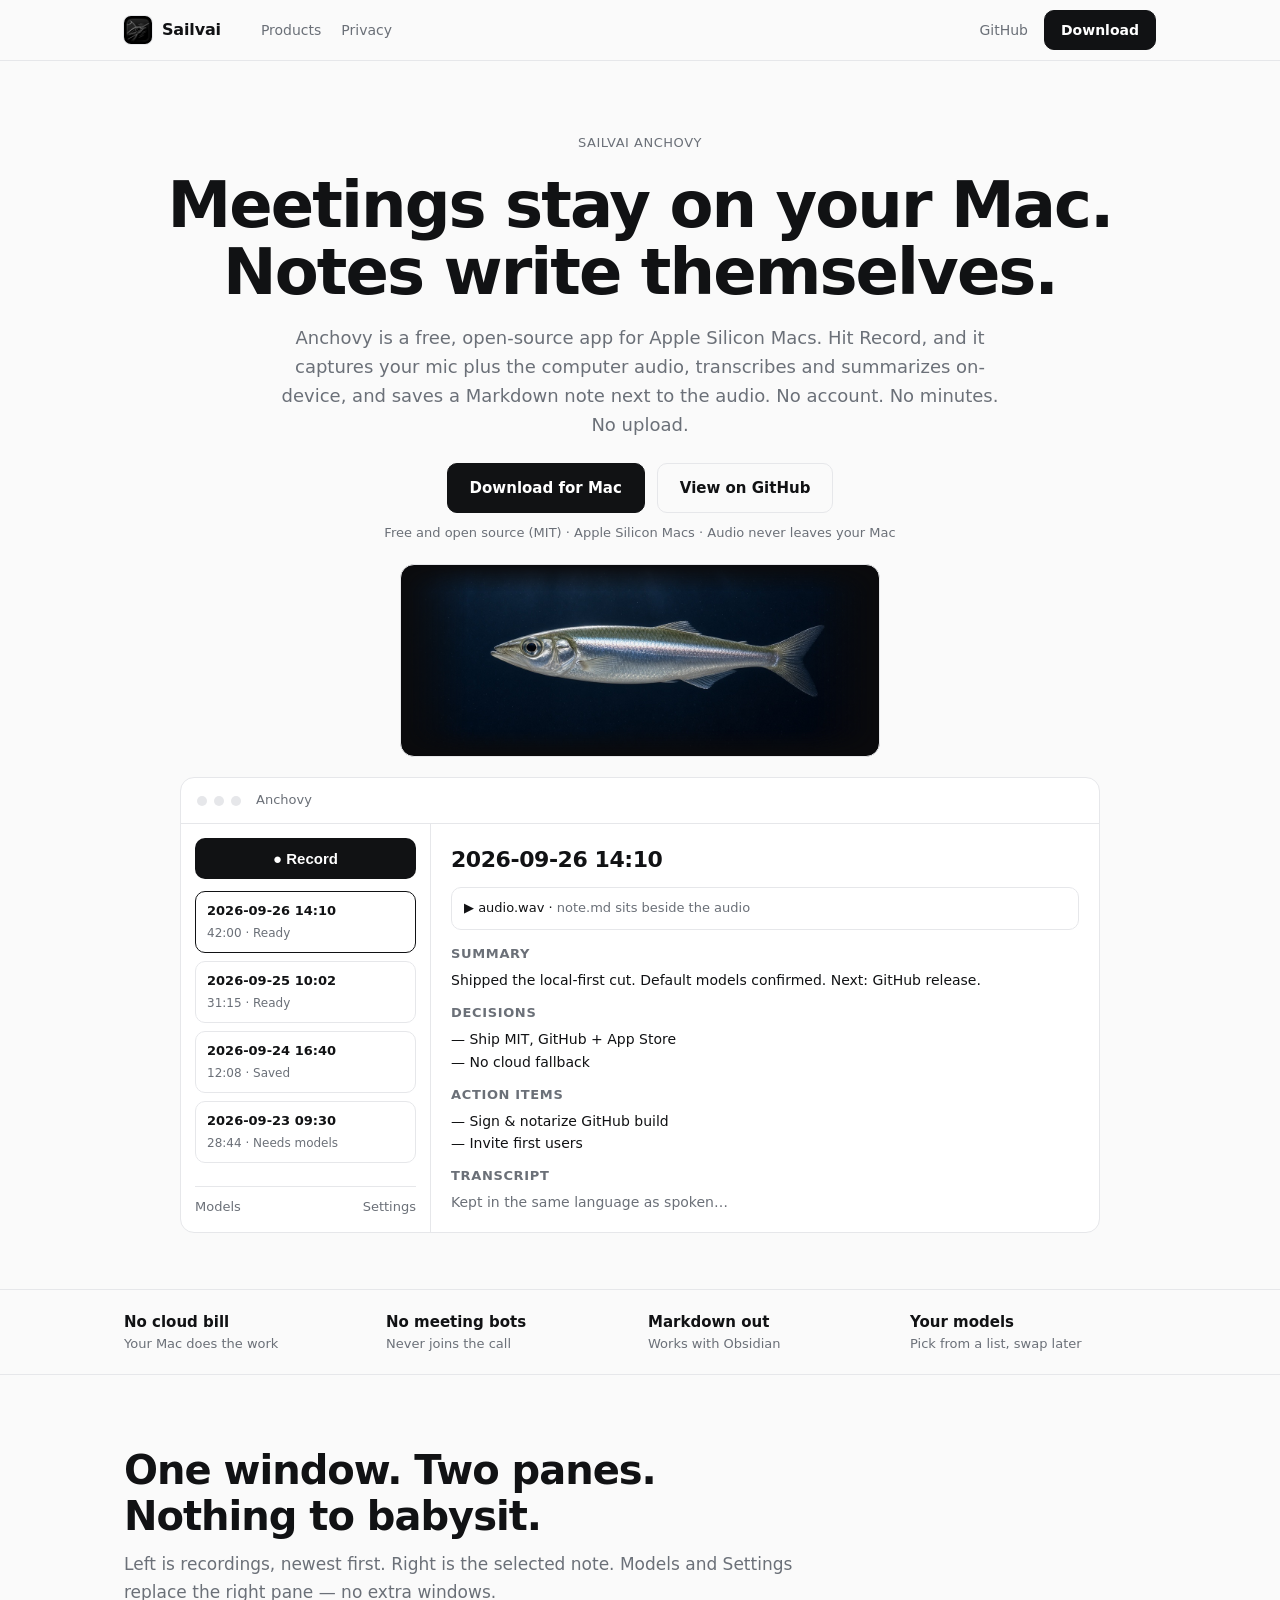
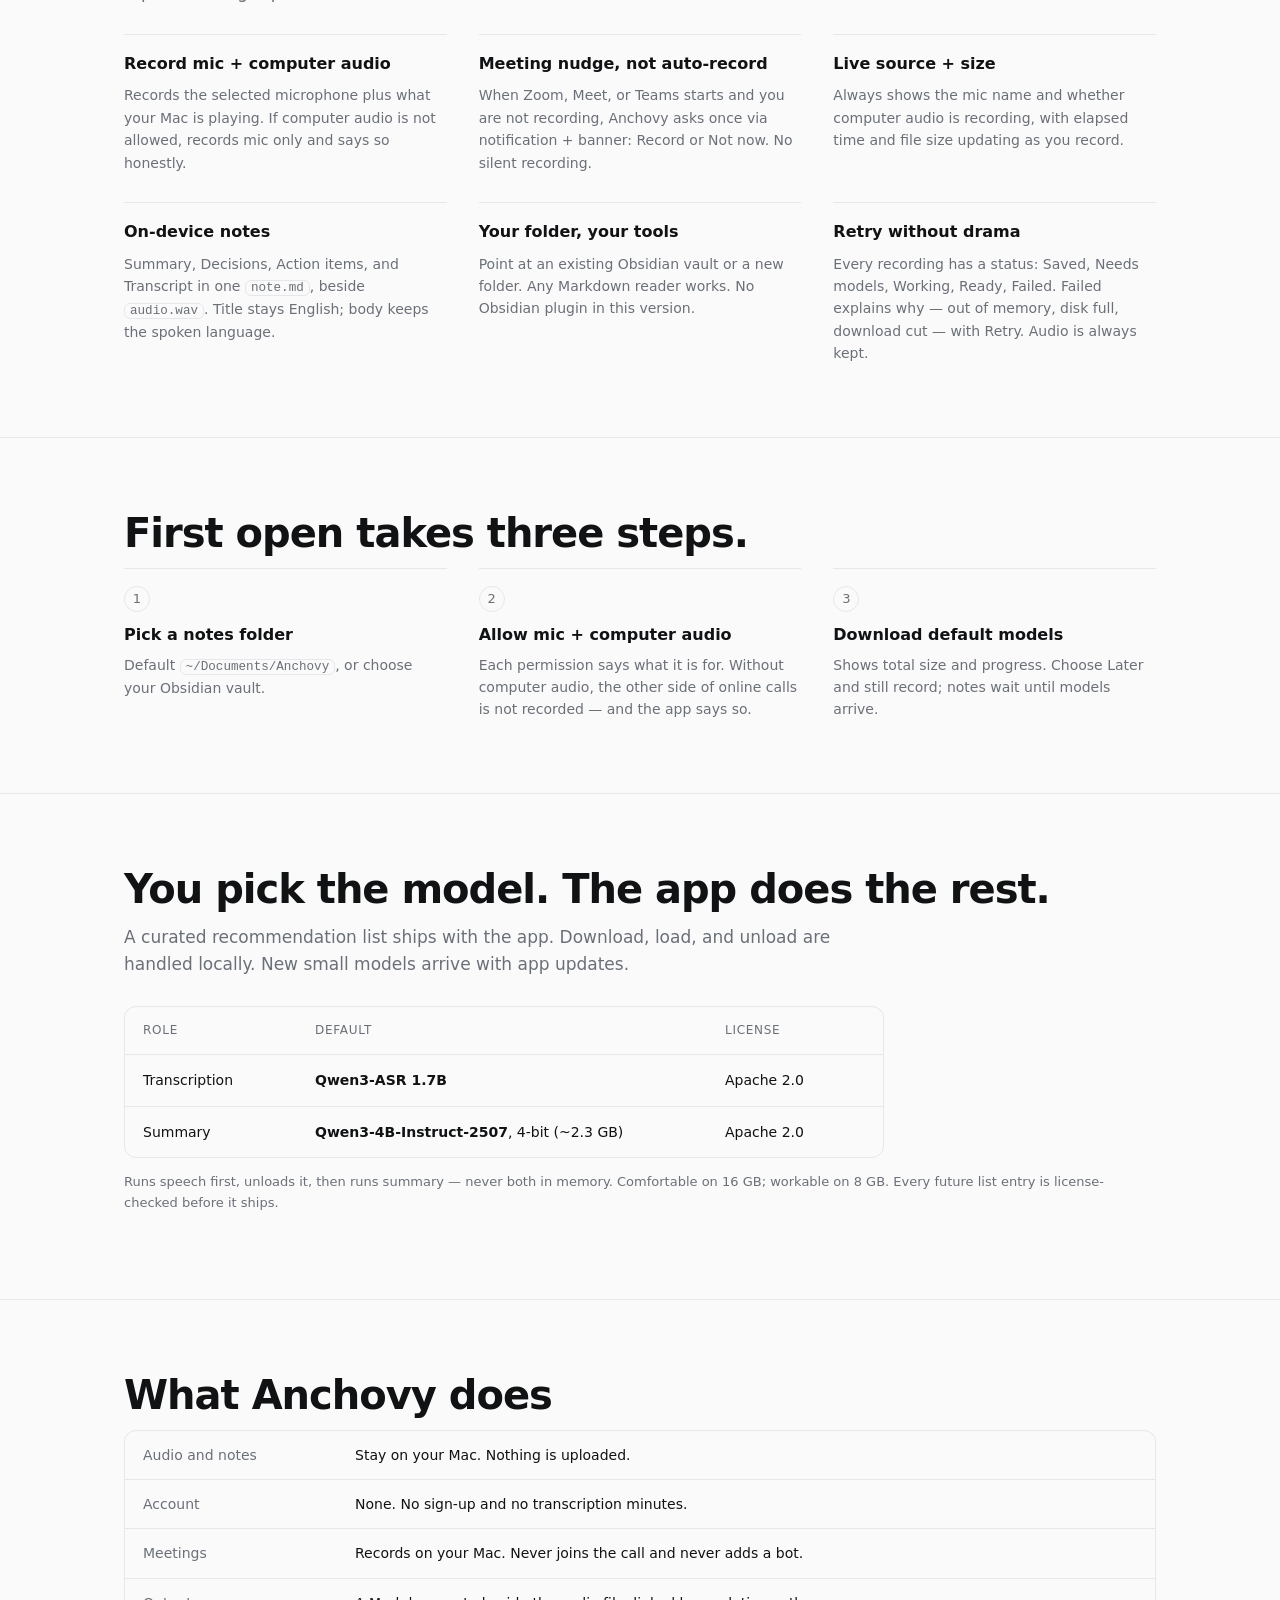
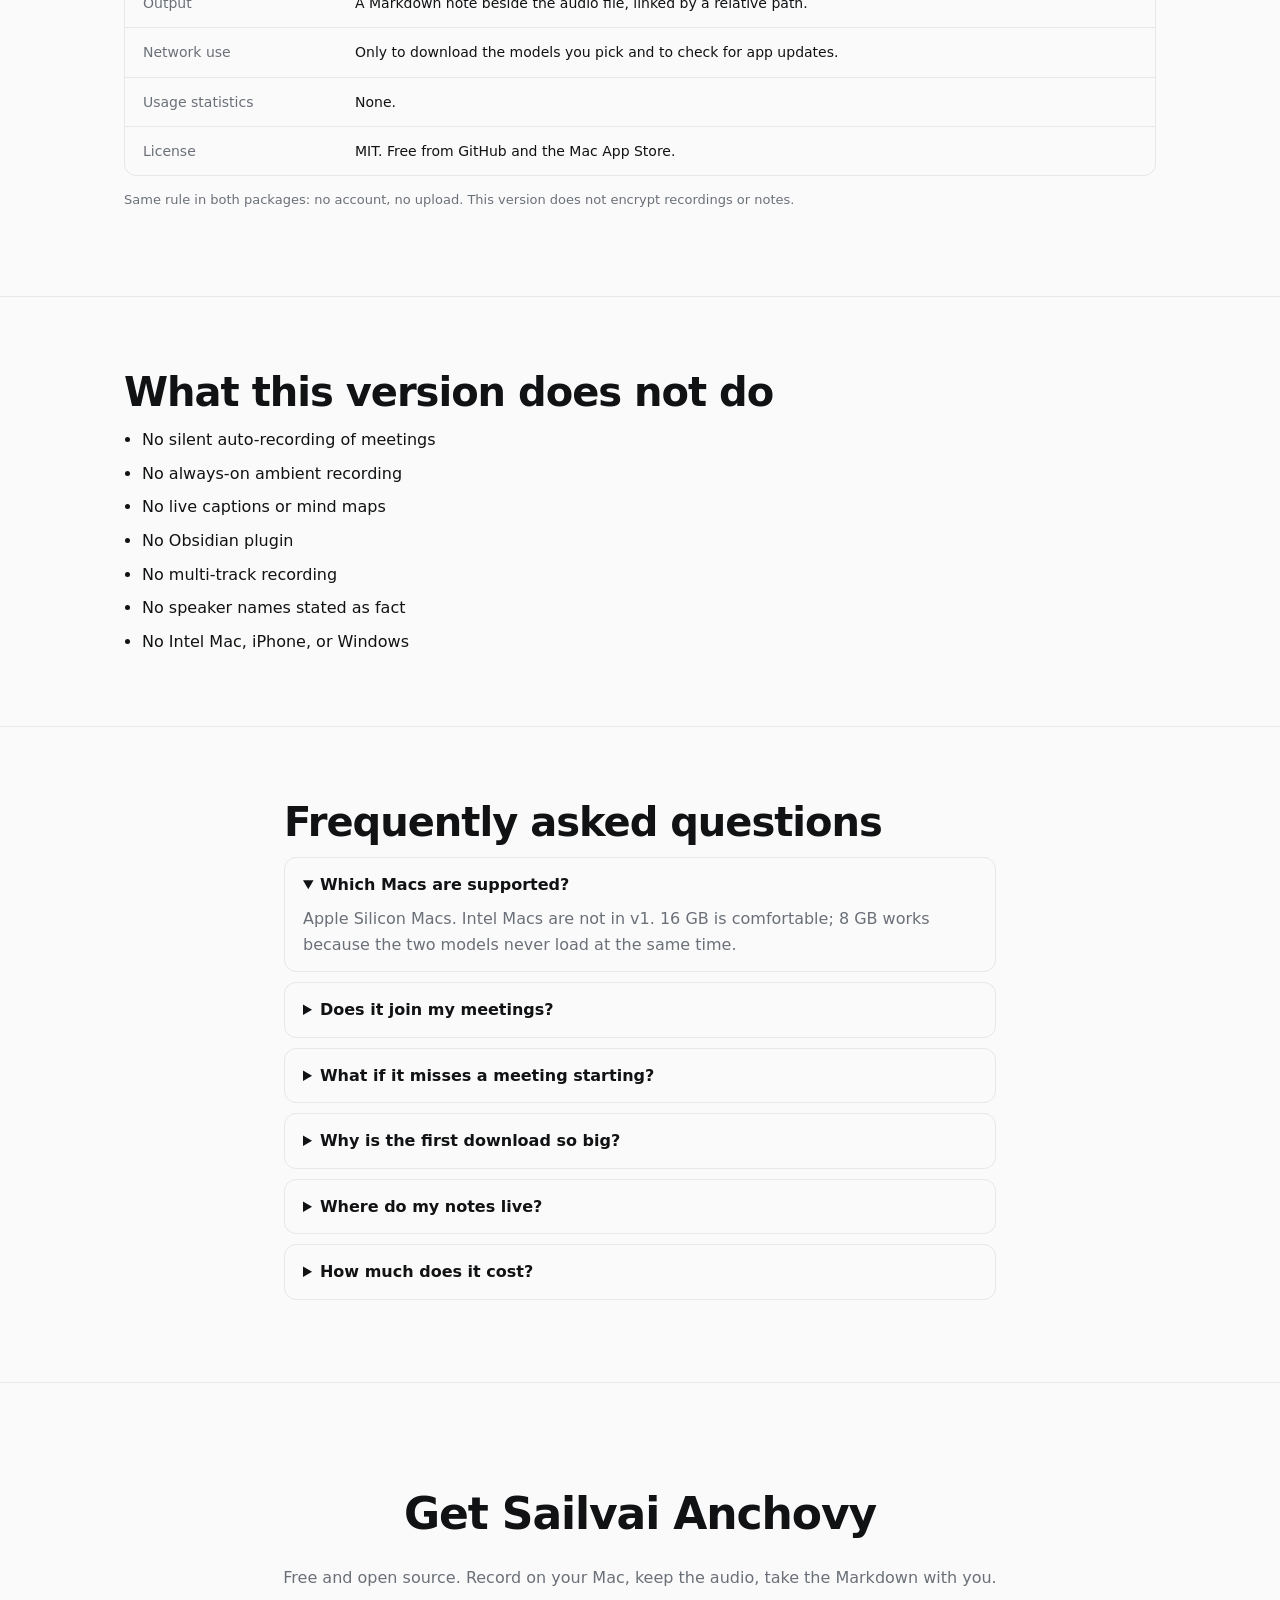
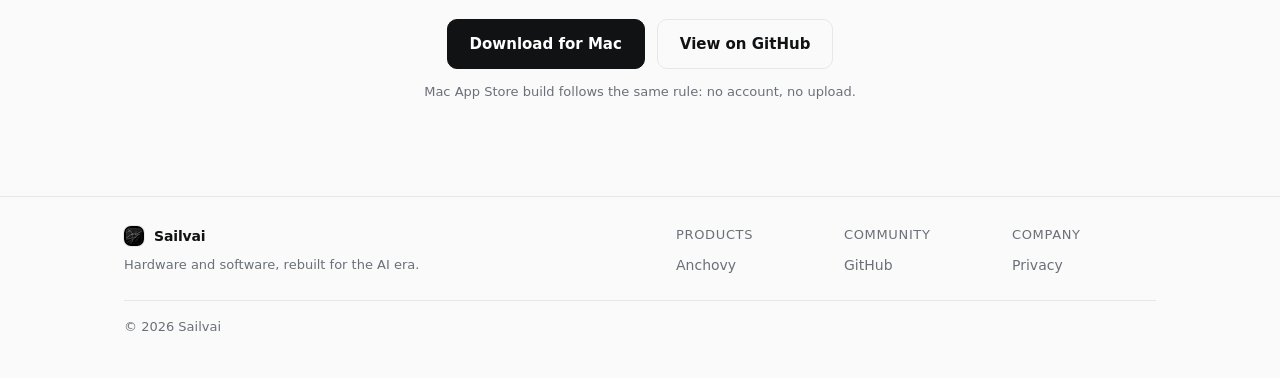
==== anchovy/index.html @ b54986c0 "Launch the home, Anchovy, and privacy pages Rewrite index.html as the company home page, move the fi" ====
<!DOCTYPE html>
<html lang="en">
<head>
  <meta charset="UTF-8" />
  <meta name="viewport" content="width=device-width, initial-scale=1.0" />
  <title>Sailvai Anchovy — Meetings stay on your Mac. Notes write themselves.</title>
  <meta name="description" content="Sailvai Anchovy is a free, open-source Mac app for Apple Silicon. Record mic + computer audio, transcribe and summarize on-device, save Markdown notes for Obsidian. No account. No upload." />
  <link rel="icon" type="image/png" href="/assets/favicon-64.png" />
  <link rel="apple-touch-icon" href="/assets/apple-touch-icon.png" />
  <link rel="stylesheet" href="/style.css" />
</head>
<body>
  <header class="nav">
    <div class="wrap nav-inner">
      <a class="brand" href="/" aria-label="Sailvai home">
        <img src="/assets/sailvai-mark-64.png" alt="" width="28" height="28" />
        <span>Sailvai</span>
      </a>
      <nav class="nav-links" aria-label="Primary">
        <a href="/#products">Products</a>
        <a href="/privacy/">Privacy</a>
      </nav>
      <div class="nav-cta">
        <a class="link-quiet" href="https://github.com/sailvai" target="_blank" rel="noopener">GitHub</a>
        <a class="btn btn-primary btn-sm" href="/anchovy/#download">Download</a>
      </div>
    </div>
  </header>

  <main>
    <!-- Hero -->
    <section class="hero hero-product">
      <div class="wrap hero-inner">
        <p class="eyebrow">Sailvai Anchovy</p>
        <h1>Meetings stay on your Mac.<br />Notes write themselves.</h1>
        <p class="lede">
          Anchovy is a free, open-source app for Apple Silicon Macs.
          Hit Record, and it captures your mic plus the computer audio,
          transcribes and summarizes on-device, and saves a Markdown note
          next to the audio. No account. No minutes. No upload.
        </p>
        <div class="hero-cta">
          <a class="btn btn-primary" href="https://github.com/sailvai" target="_blank" rel="noopener">Download for Mac</a>
          <a class="btn btn-secondary" href="https://github.com/sailvai" target="_blank" rel="noopener">View on GitHub</a>
        </div>
        <p class="micro">Free and open source (MIT) · Apple Silicon Macs · Audio never leaves your Mac</p>

        <div class="art-frame">
          <img src="/assets/anchovy.jpg" alt="An anchovy swimming through dark water" width="1280" height="720" />
        </div>

        <!-- Product visual: one recording with a finished note selected, per spec window design -->
        <div class="app-mock" role="img" aria-label="Anchovy app preview: recording list on the left, the selected recording's note on the right">
          <div class="app-bar">
            <span class="dot"></span><span class="dot"></span><span class="dot"></span>
            <span class="app-title">Anchovy</span>
          </div>
          <div class="app-body">
            <div class="app-side">
              <button class="btn btn-primary btn-block" type="button">● Record</button>
              <ul class="rec-list">
                <li class="rec active"><strong>2026-09-26 14:10</strong><span>42:00 · Ready</span></li>
                <li class="rec"><strong>2026-09-25 10:02</strong><span>31:15 · Ready</span></li>
                <li class="rec"><strong>2026-09-24 16:40</strong><span>12:08 · Saved</span></li>
                <li class="rec"><strong>2026-09-23 09:30</strong><span>28:44 · Needs models</span></li>
              </ul>
              <div class="side-foot"><span>Models</span><span>Settings</span></div>
            </div>
            <div class="app-main">
              <h2>2026-09-26 14:10</h2>
              <p class="play-line">▶ audio.wav · <span class="muted">note.md sits beside the audio</span></p>
              <div class="note-grid">
                <div><h3>Summary</h3><p>Shipped the local-first cut. Default models confirmed. Next: GitHub release.</p></div>
                <div><h3>Decisions</h3><p>— Ship MIT, GitHub + App Store<br />— No cloud fallback</p></div>
                <div><h3>Action items</h3><p>— Sign &amp; notarize GitHub build<br />— Invite first users</p></div>
                <div><h3>Transcript</h3><p class="muted">Kept in the same language as spoken…</p></div>
              </div>
            </div>
          </div>
        </div>
      </div>
    </section>

    <!-- Principles strip -->
    <section class="strip">
      <div class="wrap strip-inner">
        <div><strong>No cloud bill</strong><span>Your Mac does the work</span></div>
        <div><strong>No meeting bots</strong><span>Never joins the call</span></div>
        <div><strong>Markdown out</strong><span>Works with Obsidian</span></div>
        <div><strong>Your models</strong><span>Pick from a list, swap later</span></div>
      </div>
    </section>

    <!-- Features -->
    <section class="section" id="how">
      <div class="wrap">
        <h2>One window. Two panes.<br />Nothing to babysit.</h2>
        <p class="section-lede">Left is recordings, newest first. Right is the selected note. Models and Settings replace the right pane — no extra windows.</p>
        <div class="grid">
          <div class="card"><h3>Record mic + computer audio</h3><p>Records the selected microphone plus what your Mac is playing. If computer audio is not allowed, records mic only and says so honestly.</p></div>
          <div class="card"><h3>Meeting nudge, not auto-record</h3><p>When Zoom, Meet, or Teams starts and you are not recording, Anchovy asks once via notification + banner: Record or Not now. No silent recording.</p></div>
          <div class="card"><h3>Live source + size</h3><p>Always shows the mic name and whether computer audio is recording, with elapsed time and file size updating as you record.</p></div>
          <div class="card"><h3>On-device notes</h3><p>Summary, Decisions, Action items, and Transcript in one <code>note.md</code>, beside <code>audio.wav</code>. Title stays English; body keeps the spoken language.</p></div>
          <div class="card"><h3>Your folder, your tools</h3><p>Point at an existing Obsidian vault or a new folder. Any Markdown reader works. No Obsidian plugin in this version.</p></div>
          <div class="card"><h3>Retry without drama</h3><p>Every recording has a status: Saved, Needs models, Working, Ready, Failed. Failed explains why — out of memory, disk full, download cut — with Retry. Audio is always kept.</p></div>
        </div>
      </div>
    </section>

    <!-- First run -->
    <section class="section">
      <div class="wrap">
        <h2>First open takes three steps.</h2>
        <div class="steps">
          <div class="step"><span class="n">1</span><h3>Pick a notes folder</h3><p>Default <code>~/Documents/Anchovy</code>, or choose your Obsidian vault.</p></div>
          <div class="step"><span class="n">2</span><h3>Allow mic + computer audio</h3><p>Each permission says what it is for. Without computer audio, the other side of online calls is not recorded — and the app says so.</p></div>
          <div class="step"><span class="n">3</span><h3>Download default models</h3><p>Shows total size and progress. Choose Later and still record; notes wait until models arrive.</p></div>
        </div>
      </div>
    </section>

    <!-- Models -->
    <section class="section" id="models">
      <div class="wrap">
        <h2>You pick the model. The app does the rest.</h2>
        <p class="section-lede">A curated recommendation list ships with the app. Download, load, and unload are handled locally. New small models arrive with app updates.</p>
        <div class="model-table">
          <div class="model-row model-head"><span>Role</span><span>Default</span><span>License</span></div>
          <div class="model-row"><span>Transcription</span><span><strong>Qwen3-ASR 1.7B</strong></span><span>Apache 2.0</span></div>
          <div class="model-row"><span>Summary</span><span><strong>Qwen3-4B-Instruct-2507</strong>, 4-bit (~2.3 GB)</span><span>Apache 2.0</span></div>
        </div>
        <p class="fine">Runs speech first, unloads it, then runs summary — never both in memory. Comfortable on 16 GB; workable on 8 GB. Every future list entry is license-checked before it ships.</p>
      </div>
    </section>

    <!-- Privacy: what Anchovy does -->
    <section class="section" id="privacy">
      <div class="wrap">
        <h2>What Anchovy does</h2>
        <div class="fact-table">
          <div class="fact-row"><span>Audio and notes</span><span>Stay on your Mac. Nothing is uploaded.</span></div>
          <div class="fact-row"><span>Account</span><span>None. No sign-up and no transcription minutes.</span></div>
          <div class="fact-row"><span>Meetings</span><span>Records on your Mac. Never joins the call and never adds a bot.</span></div>
          <div class="fact-row"><span>Output</span><span>A Markdown note beside the audio file, linked by a relative path.</span></div>
          <div class="fact-row"><span>Network use</span><span>Only to download the models you pick and to check for app updates.</span></div>
          <div class="fact-row"><span>Usage statistics</span><span>None.</span></div>
          <div class="fact-row"><span>License</span><span>MIT. Free from GitHub and the Mac App Store.</span></div>
        </div>
        <p class="fine">Same rule in both packages: no account, no upload. This version does not encrypt recordings or notes.</p>
      </div>
    </section>

    <!-- Not doing -->
    <section class="section">
      <div class="wrap">
        <h2>What this version does not do</h2>
        <ul class="notlist">
          <li>No silent auto-recording of meetings</li>
          <li>No always-on ambient recording</li>
          <li>No live captions or mind maps</li>
          <li>No Obsidian plugin</li>
          <li>No multi-track recording</li>
          <li>No speaker names stated as fact</li>
          <li>No Intel Mac, iPhone, or Windows</li>
        </ul>
      </div>
    </section>

    <!-- FAQ -->
    <section class="section" id="faq">
      <div class="wrap narrow">
        <h2>Frequently asked questions</h2>
        <details open><summary>Which Macs are supported?</summary><p>Apple Silicon Macs. Intel Macs are not in v1. 16 GB is comfortable; 8 GB works because the two models never load at the same time.</p></details>
        <details><summary>Does it join my meetings?</summary><p>No. It records the mic and computer audio on your Mac. It never joins Zoom, Meet, or Teams and never adds a bot.</p></details>
        <details><summary>What if it misses a meeting starting?</summary><p>Browser tabs or renamed windows can fool meeting detection. Manual Record always works and records the same way.</p></details>
        <details><summary>Why is the first download so big?</summary><p>Local models are gigabytes. The app shows total size and progress, verifies files, and lets you defer the download — recording still saves audio.</p></details>
        <details><summary>Where do my notes live?</summary><p>In the folder you choose, one subfolder per recording: <code>note.md</code> + <code>audio.wav</code> (or <code>audio.m4a</code> on Small quality). Regenerate asks before overwriting edits you made in Obsidian.</p></details>
        <details><summary>How much does it cost?</summary><p>Free. MIT licensed. No transcription fees and no subscription for this app.</p></details>
      </div>
    </section>

    <!-- Final CTA -->
    <section class="cta" id="download">
      <div class="wrap cta-inner">
        <h2>Get Sailvai Anchovy</h2>
        <p>Free and open source. Record on your Mac, keep the audio, take the Markdown with you.</p>
        <div class="hero-cta">
          <a class="btn btn-primary" href="https://github.com/sailvai" target="_blank" rel="noopener">Download for Mac</a>
          <a class="btn btn-secondary" href="https://github.com/sailvai" target="_blank" rel="noopener">View on GitHub</a>
        </div>
        <p class="micro">Mac App Store build follows the same rule: no account, no upload.</p>
      </div>
    </section>
  </main>

  <footer class="footer">
    <div class="wrap footer-inner">
      <div class="footer-top">
        <div class="footer-brand">
          <a class="brand" href="/" aria-label="Sailvai home">
            <img src="/assets/sailvai-mark-64.png" alt="" width="20" height="20" />
            <span>Sailvai</span>
          </a>
          <p class="micro">Hardware and software, rebuilt for the AI era.</p>
        </div>
        <div class="footer-cols">
          <div><h3>Products</h3><a href="/anchovy/">Anchovy</a></div>
          <div><h3>Community</h3><a href="https://github.com/sailvai" target="_blank" rel="noopener">GitHub</a></div>
          <div><h3>Company</h3><a href="/privacy/">Privacy</a></div>
        </div>
      </div>
      <p class="micro footer-bottom">© 2026 Sailvai</p>
    </div>
  </footer>
</body>
</html>
---- style.css ----
/* Sailvai static site — quiet / gray, Orca STYLEGUIDE-inspired. No heavy shadows, thin lines, one primary action per flow. */
:root {
  --bg: #fafafa;
  --panel: #ffffff;
  --ink: #111214;
  --muted: #6b7078;
  --line: #e6e7ea;
  --accent: #111214;
  --accent-ink: #ffffff;
  --status-green: #1a7f37;
  --radius: 14px;
  --wrap: 1080px;
  --font: -apple-system, BlinkMacSystemFont, "SF Pro Text", "Segoe UI", system-ui, sans-serif;
}
@media (prefers-color-scheme: dark) {
  :root {
    --bg: #0b0b0d;
    --panel: #141416;
    --ink: #f2f2f3;
    --muted: #a1a6ad;
    --line: #26262a;
    --accent: #f2f2f3;
    --accent-ink: #0b0b0d;
  }
}
* { box-sizing: border-box; }
html { scroll-behavior: smooth; }
body {
  margin: 0;
  font-family: var(--font);
  background: var(--bg);
  color: var(--ink);
  line-height: 1.6;
  -webkit-font-smoothing: antialiased;
  display: flex;
  flex-direction: column;
  min-height: 100vh;
}
main { flex: 1; }
.wrap { max-width: var(--wrap); margin: 0 auto; padding: 0 24px; }
.narrow { max-width: 760px; }
a { color: inherit; }
code { font-family: ui-monospace, SFMono-Regular, Menlo, monospace; font-size: 0.9em; background: transparent; border: 1px solid var(--line); border-radius: 6px; padding: 0 5px; }

/* Nav */
.nav { position: sticky; top: 0; z-index: 10; background: color-mix(in srgb, var(--bg) 88%, transparent); backdrop-filter: blur(10px); border-bottom: 1px solid var(--line); }
.nav-inner { display: flex; align-items: center; gap: 28px; height: 60px; }
.brand { display: flex; align-items: center; gap: 10px; font-weight: 650; letter-spacing: -0.01em; text-decoration: none; }
.brand img { border-radius: 7px; display: block; box-shadow: 0 0 0 1px var(--line); }
.nav-links { display: flex; gap: 20px; margin-left: 12px; }
.nav-links a { text-decoration: none; color: var(--muted); font-size: 14px; }
.nav-links a:hover { color: var(--ink); }
.nav-cta { margin-left: auto; display: flex; align-items: center; gap: 16px; }
.link-quiet { color: var(--muted); text-decoration: none; font-size: 14px; }
.link-quiet:hover { color: var(--ink); }

/* Buttons — one primary per flow */
.btn { display: inline-block; text-decoration: none; font-weight: 600; font-size: 15px; border-radius: 10px; padding: 12px 22px; border: 1px solid var(--line); }
.btn-primary { background: var(--accent); color: var(--accent-ink); border-color: var(--accent); }
.btn-secondary { background: transparent; color: var(--ink); }
.btn-sm { padding: 8px 16px; font-size: 14px; }
.btn-block { display: block; width: 100%; text-align: center; border: 0; cursor: pointer; }

/* Hero */
.hero { padding: 72px 0 8px; text-align: center; }
.eyebrow { color: var(--muted); font-size: 13px; letter-spacing: 0.04em; text-transform: uppercase; margin: 0 0 18px; }
.hero h1 { font-size: clamp(38px, 6vw, 64px); line-height: 1.05; letter-spacing: -0.03em; margin: 0 0 18px; }
.lede { max-width: 720px; margin: 0 auto; color: var(--muted); font-size: 18px; }
.hero-cta { display: flex; gap: 12px; justify-content: center; margin: 28px 0 12px; flex-wrap: wrap; }
.micro { color: var(--muted); font-size: 13px; }
/* Product page hero — smaller art and tighter gaps, so the app mock starts above the fold */
.hero-product .hero-cta { margin: 24px 0 10px; }
.hero-product .micro { margin: 0; }
.hero-product .art-frame { max-width: 480px; margin-top: 20px; }
.hero-product .art-frame img { aspect-ratio: 5 / 2; object-fit: cover; }
.hero-product .app-mock { margin-top: 20px; }

/* App mock */
.app-mock { margin: 44px auto 0; text-align: left; background: var(--panel); border: 1px solid var(--line); border-radius: var(--radius); overflow: hidden; max-width: 920px; }
.app-bar { display: flex; align-items: center; gap: 7px; padding: 12px 16px; border-bottom: 1px solid var(--line); }
.dot { width: 10px; height: 10px; border-radius: 50%; background: var(--line); display: inline-block; }
.app-title { margin-left: 8px; font-size: 13px; color: var(--muted); }
.pill { margin-left: auto; font-size: 12px; border: 1px solid var(--line); border-radius: 999px; padding: 3px 10px; color: var(--muted); }
.pill-live { color: var(--status-green); border-color: var(--line); }
.app-body { display: grid; grid-template-columns: 250px 1fr; min-height: 340px; }
.app-side { border-right: 1px solid var(--line); padding: 14px; display: flex; flex-direction: column; gap: 12px; }
.rec-list { list-style: none; margin: 0; padding: 0; display: flex; flex-direction: column; gap: 8px; }
.rec { border: 1px solid var(--line); border-radius: 10px; padding: 9px 11px; font-size: 13px; display: flex; flex-direction: column; gap: 2px; }
.rec span { color: var(--muted); font-size: 12px; }
.rec.active { border-color: var(--ink); }
.side-foot { margin-top: auto; display: flex; justify-content: space-between; color: var(--muted); font-size: 13px; border-top: 1px solid var(--line); padding-top: 10px; }
.app-main { padding: 18px 20px; }
.source-lines { display: flex; flex-direction: column; gap: 4px; font-size: 13px; border: 1px solid var(--line); border-radius: 10px; padding: 10px 12px; margin-bottom: 14px; }
.source-lines .label { display: inline-block; min-width: 130px; color: var(--muted); }
.app-main h2 { margin: 0 0 10px; font-size: 22px; letter-spacing: -0.02em; }
.note-grid { display: grid; grid-template-columns: 1fr; gap: 12px; }
.note-grid h3 { margin: 0 0 4px; font-size: 13px; text-transform: uppercase; letter-spacing: 0.05em; color: var(--muted); }
.note-grid p { margin: 0; font-size: 14px; }
.audio-line { margin-top: 14px; font-size: 13px; border-top: 1px solid var(--line); padding-top: 10px; }
.play-line { margin: 0 0 14px; font-size: 13px; border: 1px solid var(--line); border-radius: 10px; padding: 10px 12px; }
.muted { color: var(--muted); }

/* Art frame — dark in both modes, so the fish art never sits on a light page */
.art-frame { margin: 44px auto 0; background: #0b0b0d; border: 1px solid var(--line); border-radius: var(--radius); overflow: hidden; max-width: 640px; }
.art-frame img {
  display: block; width: 100%; height: auto;
  /* Fade the image's own background into the frame colour on all four sides */
  -webkit-mask-image: linear-gradient(to right, transparent, #000 14%, #000 86%, transparent), linear-gradient(to bottom, transparent, #000 14%, #000 86%, transparent);
  -webkit-mask-composite: source-in;
  mask-image: linear-gradient(to right, transparent, #000 14%, #000 86%, transparent), linear-gradient(to bottom, transparent, #000 14%, #000 86%, transparent);
  mask-composite: intersect;
}

/* Product card */
.product-card { display: flex; align-items: center; gap: 28px; margin-top: 24px; text-decoration: none; }
.product-card:hover .art-frame { border-color: var(--ink); }
.product-card:hover .more { text-decoration: underline; }
.product-card .art-frame { flex: 0 0 44%; margin: 0; }
.product-card h3 { margin: 0 0 8px; font-size: 22px; letter-spacing: -0.02em; }
.product-card p { margin: 0 0 12px; color: var(--muted); font-size: 15px; }
.product-card .more { font-size: 14px; font-weight: 600; }

/* Strip */
.strip { border-top: 1px solid var(--line); border-bottom: 1px solid var(--line); margin-top: 48px; }
.strip-inner { display: grid; grid-template-columns: repeat(4, 1fr); gap: 16px; padding: 20px 24px; }
.strip-inner div { display: flex; flex-direction: column; }
.strip-inner strong { font-size: 15px; }
.strip-inner span { color: var(--muted); font-size: 13px; }

/* Sections */
.section { padding: 72px 0; }
.section + .section, .section + .cta { border-top: 1px solid var(--line); }
.section h2 { font-size: clamp(28px, 4vw, 40px); letter-spacing: -0.025em; line-height: 1.15; margin: 0 0 12px; }
.section-lede { color: var(--muted); max-width: 720px; margin: 0 0 28px; font-size: 17px; }
.grid { display: grid; grid-template-columns: repeat(3, 1fr); gap: 28px 32px; }
.card { border-top: 1px solid var(--line); padding-top: 16px; }
.card h3 { margin: 0 0 8px; font-size: 16px; }
.card p { margin: 0; color: var(--muted); font-size: 14px; }

/* Steps */
.steps { display: grid; grid-template-columns: repeat(3, 1fr); gap: 28px 32px; }
.step { border-top: 1px solid var(--line); padding-top: 16px; }
.step .n { display: inline-flex; width: 26px; height: 26px; border-radius: 50%; border: 1px solid var(--line); align-items: center; justify-content: center; font-size: 13px; color: var(--muted); margin-bottom: 10px; }
.step h3 { margin: 0 0 6px; font-size: 16px; }
.step p { margin: 0; color: var(--muted); font-size: 14px; }

/* Models */
.model-table { border: 1px solid var(--line); border-radius: 12px; overflow: hidden; max-width: 760px; }
.model-row { display: grid; grid-template-columns: 160px 1fr 140px; gap: 12px; padding: 14px 18px; font-size: 14px; border-top: 1px solid var(--line); }
.model-row:first-child { border-top: 0; }
.model-head { color: var(--muted); font-size: 12px; text-transform: uppercase; letter-spacing: 0.06em; }
.fine { color: var(--muted); font-size: 13px; margin-top: 14px; }

/* Compare */
.compare { border: 1px solid var(--line); border-radius: 12px; overflow: hidden; }
.compare-col { display: none; }
.compare-row { display: grid; grid-template-columns: 1.4fr 1fr 1fr; gap: 12px; padding: 13px 18px; font-size: 14px; border-top: 1px solid var(--line); }
.compare-row:first-of-type { border-top: 0; }
.yes { color: var(--status-green); font-weight: 600; }
.no { color: var(--muted); }

/* Facts — label and value rows */
.fact-table { border: 1px solid var(--line); border-radius: 12px; overflow: hidden; }
.fact-row { display: grid; grid-template-columns: 200px 1fr; gap: 12px; padding: 13px 18px; font-size: 14px; border-top: 1px solid var(--line); }
.fact-row:first-child { border-top: 0; }
.fact-row span:first-child { color: var(--muted); }

/* Not list */
.notlist { display: grid; grid-template-columns: 1fr; gap: 8px; color: var(--ink); margin: 0; padding-left: 18px; }

/* FAQ */
details { border: 1px solid var(--line); border-radius: 12px; padding: 14px 18px; margin-bottom: 10px; background: var(--bg); }
summary { cursor: pointer; font-weight: 600; }
details p { color: var(--muted); margin: 8px 0 0; }
details a { color: inherit; }

/* CTA + footer */
.cta { padding: 80px 0; text-align: center; }
.cta-inner img { border-radius: 16px; }
.cta h2 { font-size: clamp(30px, 4vw, 44px); letter-spacing: -0.025em; margin: 16px 0 8px; }
.cta p { color: var(--muted); }
.footer { border-top: 1px solid var(--line); padding: 28px 0 40px; }
.footer-inner { display: flex; flex-direction: column; gap: 12px; }
.footer .brand { font-size: 14px; }
.footer-links { display: flex; gap: 18px; flex-wrap: wrap; }
.footer-links a { color: var(--muted); text-decoration: none; font-size: 14px; }
.footer-links a:hover { color: var(--ink); }
.footer-top { display: flex; justify-content: space-between; gap: 32px; }
.footer-brand p { margin: 8px 0 0; }
.footer-bottom { margin: 12px 0 0; padding-top: 16px; border-top: 1px solid var(--line); }
.footer-cols { display: grid; grid-template-columns: repeat(3, 1fr); gap: 24px; flex: 0 1 480px; }
.footer-cols > div { display: flex; flex-direction: column; gap: 8px; }
.footer-cols h3 { margin: 0; font-size: 13px; font-weight: 400; text-transform: uppercase; letter-spacing: 0.05em; color: var(--muted); }
.footer-cols a { color: var(--muted); text-decoration: none; font-size: 14px; }
.footer-cols a:hover { color: var(--ink); }

/* Prose — privacy page body, used with .narrow */
.prose { padding: 72px 24px; }
.prose h1 { font-size: clamp(38px, 6vw, 64px); line-height: 1.05; letter-spacing: -0.03em; margin: 0 0 18px; }
.prose h2 { font-size: 22px; letter-spacing: -0.02em; margin: 36px 0 8px; }
.prose p { color: var(--muted); font-size: 17px; margin: 0 0 14px; }
.prose .micro { font-size: 13px; margin-top: 28px; }

@media (max-width: 800px) {
  .product-card { flex-direction: column; align-items: stretch; }
  .product-card .art-frame { flex: none; }
  .footer-top { flex-direction: column; }
  .footer-cols { grid-template-columns: 1fr; flex: none; }
  .nav-links { display: none; }
  .app-body { grid-template-columns: 1fr; }
  .app-side { border-right: 0; border-bottom: 1px solid var(--line); }
  .grid, .steps, .strip-inner { grid-template-columns: 1fr; }
  .model-row, .compare-row, .fact-row { grid-template-columns: 1fr; gap: 4px; }
}
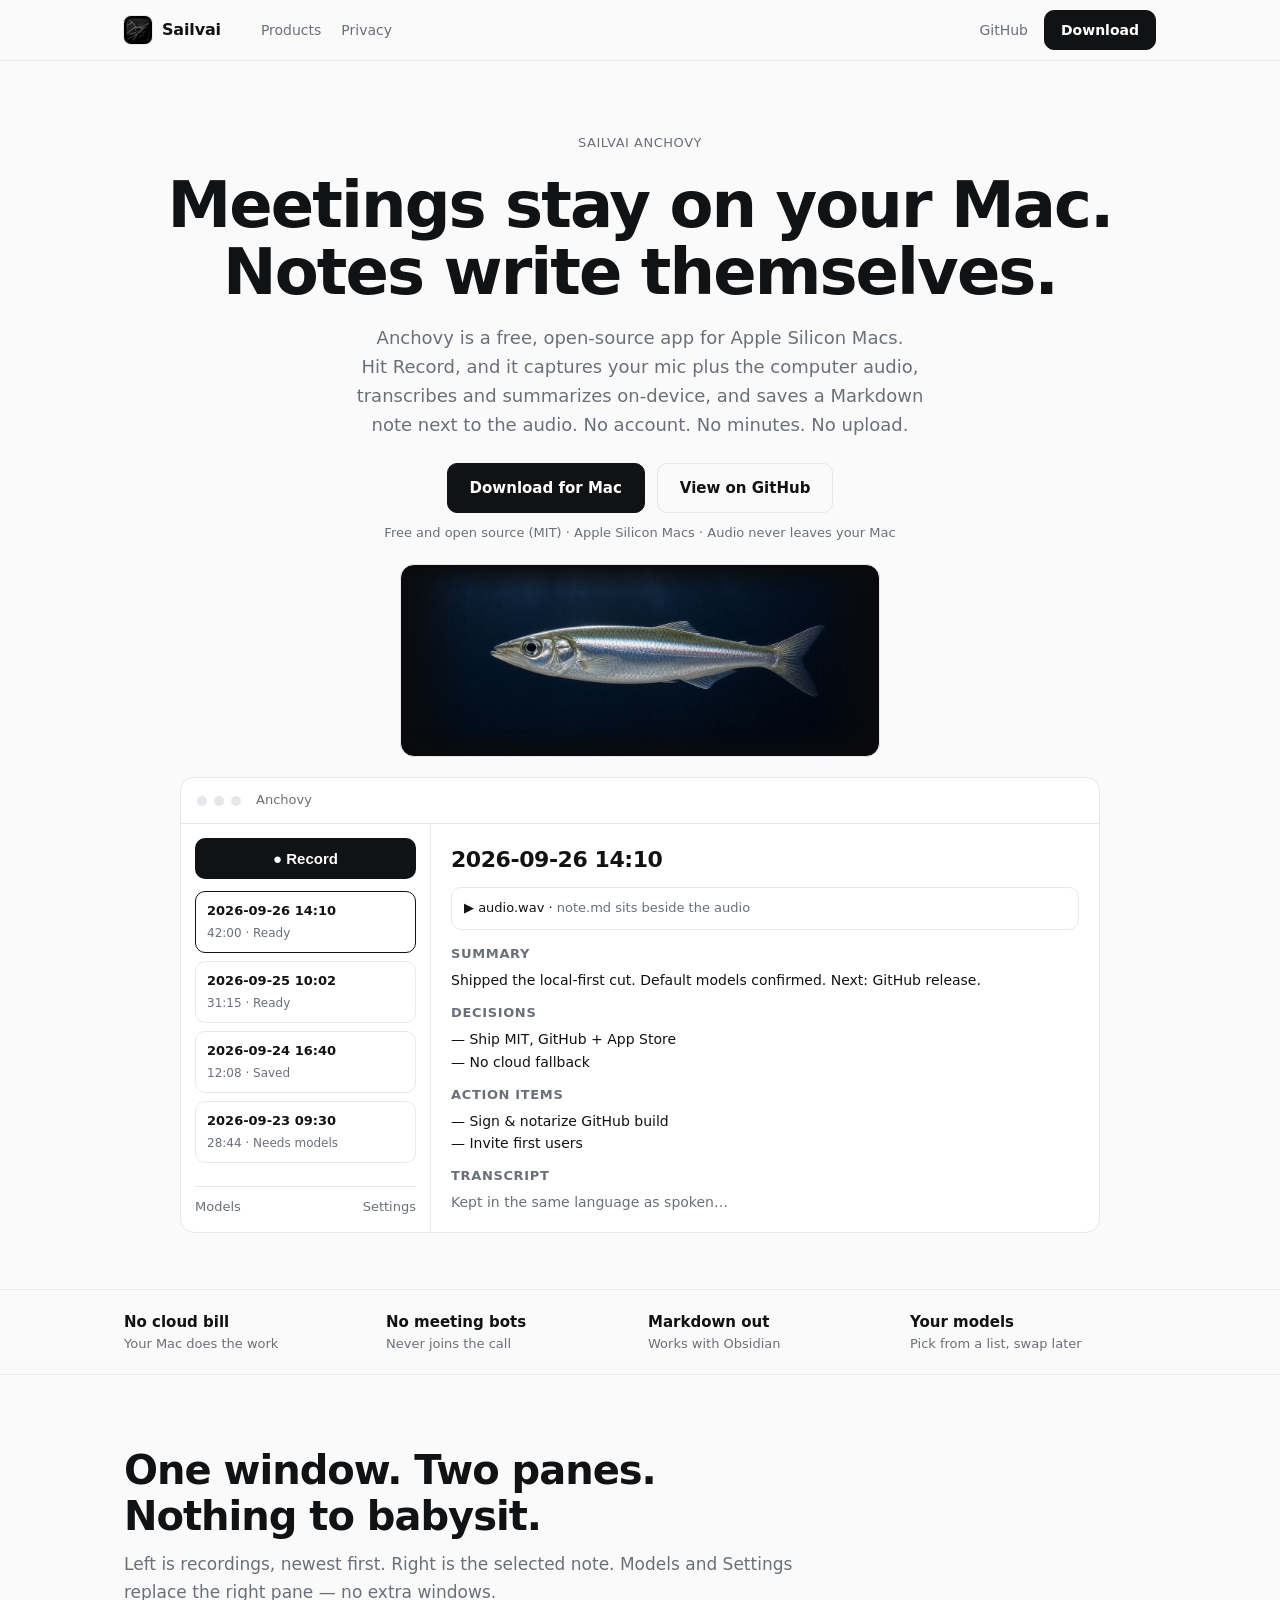
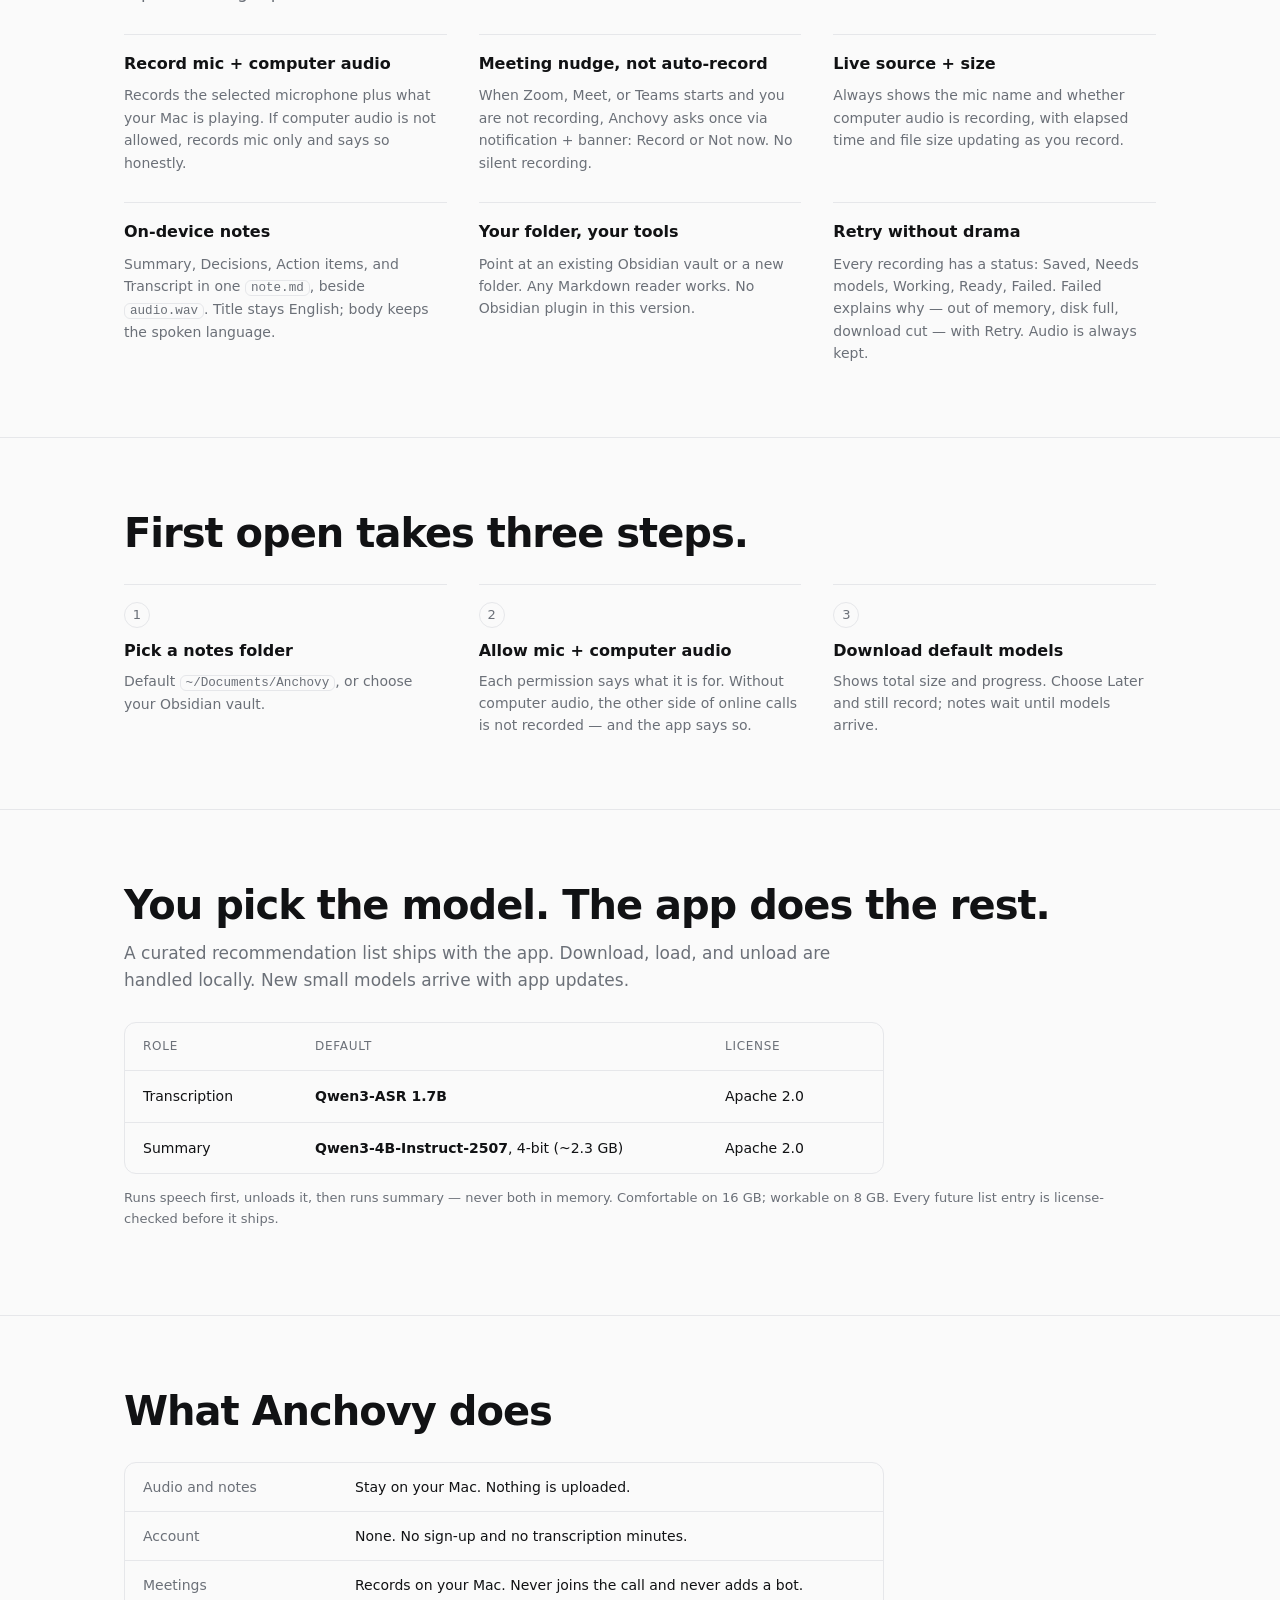
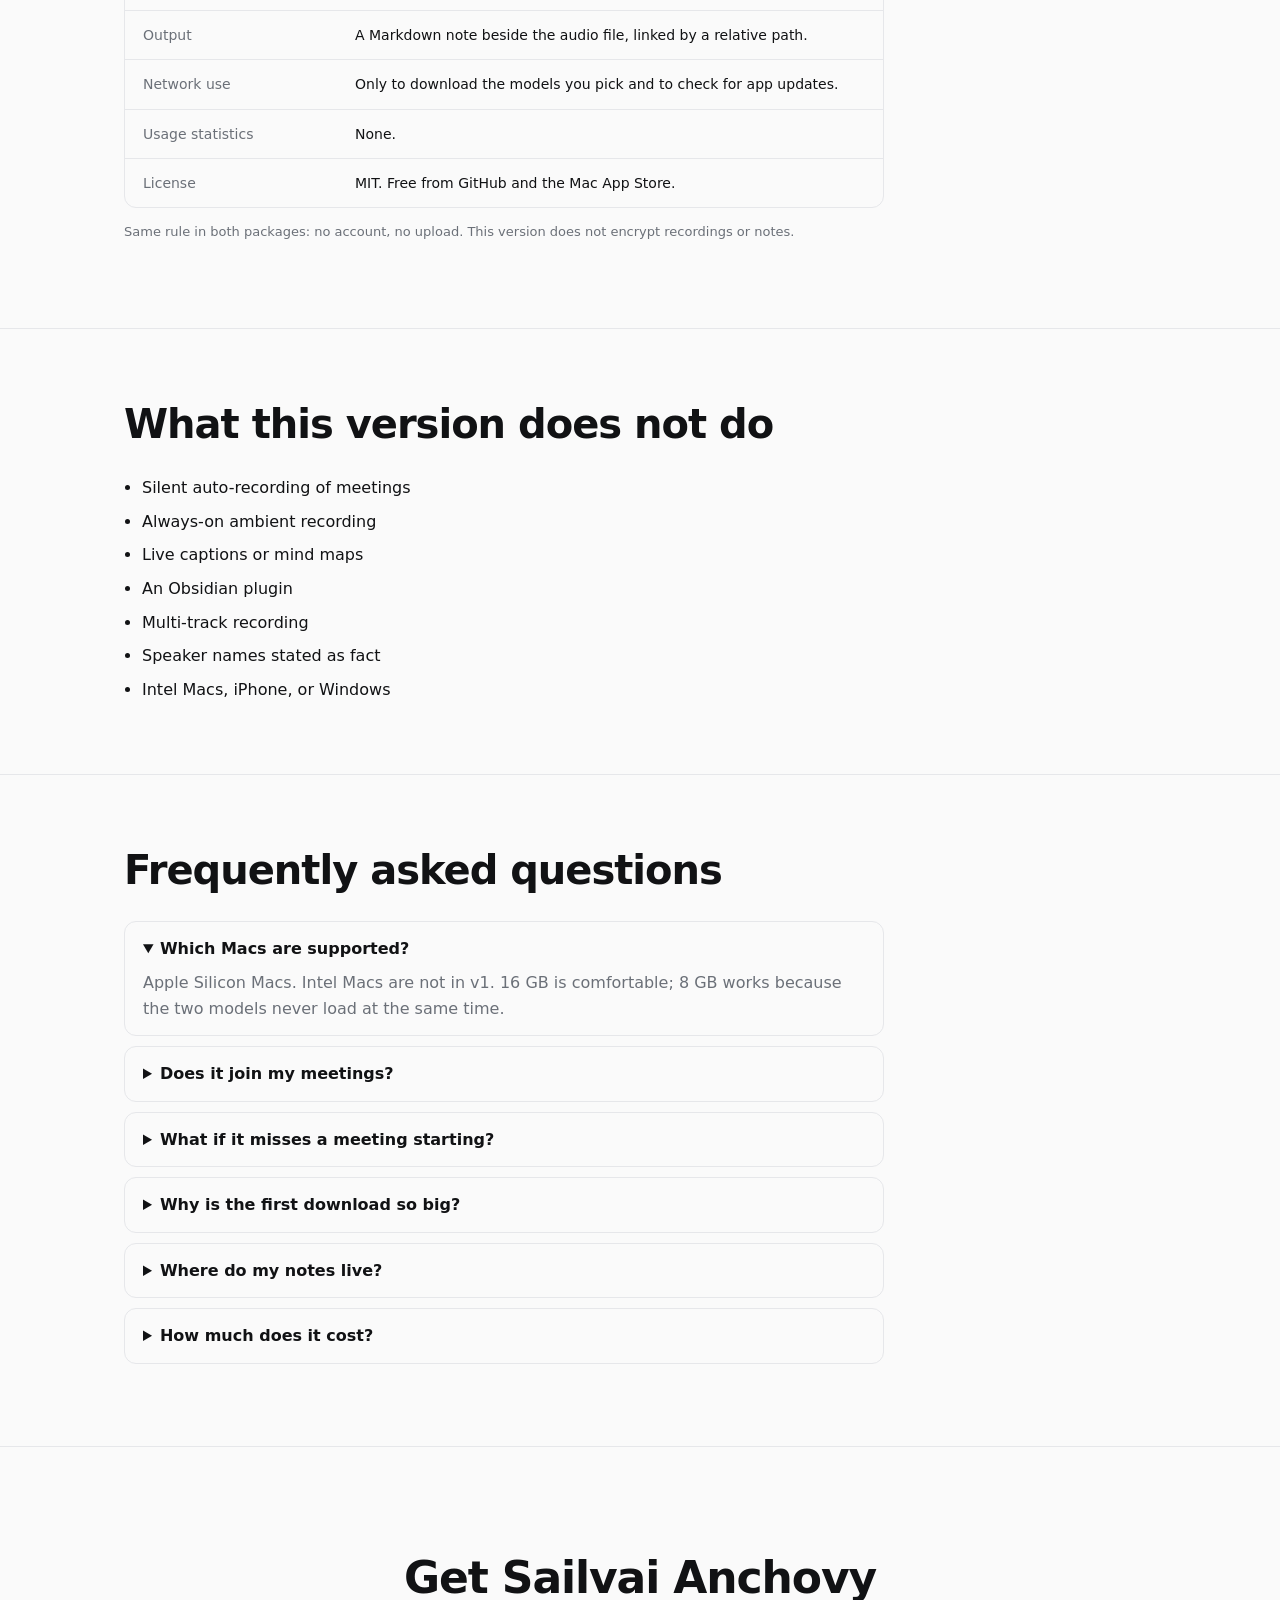
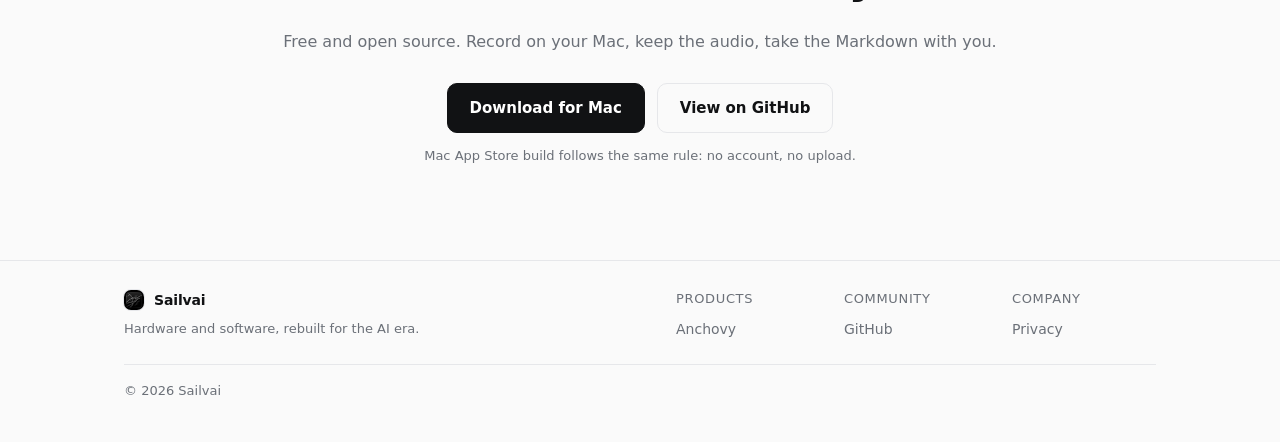
==== commit 3afc836e: "Tighten phone layout, heading gaps, and the FAQ column - Hide the home h1 line break on phones and b" ====
--- a/anchovy/index.html
+++ b/anchovy/index.html
@@ -155,27 +155,29 @@
       <div class="wrap">
         <h2>What this version does not do</h2>
         <ul class="notlist">
-          <li>No silent auto-recording of meetings</li>
-          <li>No always-on ambient recording</li>
-          <li>No live captions or mind maps</li>
-          <li>No Obsidian plugin</li>
-          <li>No multi-track recording</li>
-          <li>No speaker names stated as fact</li>
-          <li>No Intel Mac, iPhone, or Windows</li>
+          <li>Silent auto-recording of meetings</li>
+          <li>Always-on ambient recording</li>
+          <li>Live captions or mind maps</li>
+          <li>An Obsidian plugin</li>
+          <li>Multi-track recording</li>
+          <li>Speaker names stated as fact</li>
+          <li>Intel Macs, iPhone, or Windows</li>
         </ul>
       </div>
     </section>
 
     <!-- FAQ -->
     <section class="section" id="faq">
-      <div class="wrap narrow">
-        <h2>Frequently asked questions</h2>
-        <details open><summary>Which Macs are supported?</summary><p>Apple Silicon Macs. Intel Macs are not in v1. 16 GB is comfortable; 8 GB works because the two models never load at the same time.</p></details>
-        <details><summary>Does it join my meetings?</summary><p>No. It records the mic and computer audio on your Mac. It never joins Zoom, Meet, or Teams and never adds a bot.</p></details>
-        <details><summary>What if it misses a meeting starting?</summary><p>Browser tabs or renamed windows can fool meeting detection. Manual Record always works and records the same way.</p></details>
-        <details><summary>Why is the first download so big?</summary><p>Local models are gigabytes. The app shows total size and progress, verifies files, and lets you defer the download — recording still saves audio.</p></details>
-        <details><summary>Where do my notes live?</summary><p>In the folder you choose, one subfolder per recording: <code>note.md</code> + <code>audio.wav</code> (or <code>audio.m4a</code> on Small quality). Regenerate asks before overwriting edits you made in Obsidian.</p></details>
-        <details><summary>How much does it cost?</summary><p>Free. MIT licensed. No transcription fees and no subscription for this app.</p></details>
+      <div class="wrap">
+        <div class="narrow">
+          <h2>Frequently asked questions</h2>
+          <details open><summary>Which Macs are supported?</summary><p>Apple Silicon Macs. Intel Macs are not in v1. 16 GB is comfortable; 8 GB works because the two models never load at the same time.</p></details>
+          <details><summary>Does it join my meetings?</summary><p>No. It records the mic and computer audio on your Mac. It never joins Zoom, Meet, or Teams and never adds a bot.</p></details>
+          <details><summary>What if it misses a meeting starting?</summary><p>Browser tabs or renamed windows can fool meeting detection. Manual Record always works and records the same way.</p></details>
+          <details><summary>Why is the first download so big?</summary><p>Local models are gigabytes. The app shows total size and progress, verifies files, and lets you defer the download — recording still saves audio.</p></details>
+          <details><summary>Where do my notes live?</summary><p>In the folder you choose, one subfolder per recording: <code>note.md</code> + <code>audio.wav</code> (or <code>audio.m4a</code> on Small quality). Regenerate asks before overwriting edits you made in Obsidian.</p></details>
+          <details><summary>How much does it cost?</summary><p>Free. MIT licensed. No transcription fees and no subscription for this app.</p></details>
+        </div>
       </div>
     </section>
 
--- a/style.css
+++ b/style.css
@@ -64,8 +64,8 @@
 /* Hero */
 .hero { padding: 72px 0 8px; text-align: center; }
 .eyebrow { color: var(--muted); font-size: 13px; letter-spacing: 0.04em; text-transform: uppercase; margin: 0 0 18px; }
-.hero h1 { font-size: clamp(38px, 6vw, 64px); line-height: 1.05; letter-spacing: -0.03em; margin: 0 0 18px; }
-.lede { max-width: 720px; margin: 0 auto; color: var(--muted); font-size: 18px; }
+.hero h1 { font-size: clamp(38px, 6vw, 64px); line-height: 1.05; letter-spacing: -0.03em; margin: 0 0 18px; text-wrap: balance; }
+.lede { max-width: 720px; margin: 0 auto; color: var(--muted); font-size: 18px; text-wrap: balance; }
 .hero-cta { display: flex; gap: 12px; justify-content: center; margin: 28px 0 12px; flex-wrap: wrap; }
 .micro { color: var(--muted); font-size: 13px; }
 /* Product page hero — smaller art and tighter gaps, so the app mock starts above the fold */
@@ -130,7 +130,9 @@
 /* Sections */
 .section { padding: 72px 0; }
 .section + .section, .section + .cta { border-top: 1px solid var(--line); }
-.section h2 { font-size: clamp(28px, 4vw, 40px); letter-spacing: -0.025em; line-height: 1.15; margin: 0 0 12px; }
+.section h2 { font-size: clamp(28px, 4vw, 40px); letter-spacing: -0.025em; line-height: 1.15; margin: 0 0 12px; text-wrap: balance; }
+/* Same 28px gap below a heading when no lede sits between it and the content */
+.section h2 + :not(.section-lede) { margin-top: 28px; }
 .section-lede { color: var(--muted); max-width: 720px; margin: 0 0 28px; font-size: 17px; }
 .grid { display: grid; grid-template-columns: repeat(3, 1fr); gap: 28px 32px; }
 .card { border-top: 1px solid var(--line); padding-top: 16px; }
@@ -160,7 +162,7 @@
 .no { color: var(--muted); }
 
 /* Facts — label and value rows */
-.fact-table { border: 1px solid var(--line); border-radius: 12px; overflow: hidden; }
+.fact-table { border: 1px solid var(--line); border-radius: 12px; overflow: hidden; max-width: 760px; }
 .fact-row { display: grid; grid-template-columns: 200px 1fr; gap: 12px; padding: 13px 18px; font-size: 14px; border-top: 1px solid var(--line); }
 .fact-row:first-child { border-top: 0; }
 .fact-row span:first-child { color: var(--muted); }
@@ -212,3 +214,9 @@
   .grid, .steps, .strip-inner { grid-template-columns: 1fr; }
   .model-row, .compare-row, .fact-row { grid-template-columns: 1fr; gap: 4px; }
 }
+@media (max-width: 600px) {
+  .br-wide { display: none; }
+  .hero-cta { flex-direction: column; }
+  .hero-cta .btn { text-align: center; }
+  .hero-product .lede { text-align: left; }
+}
